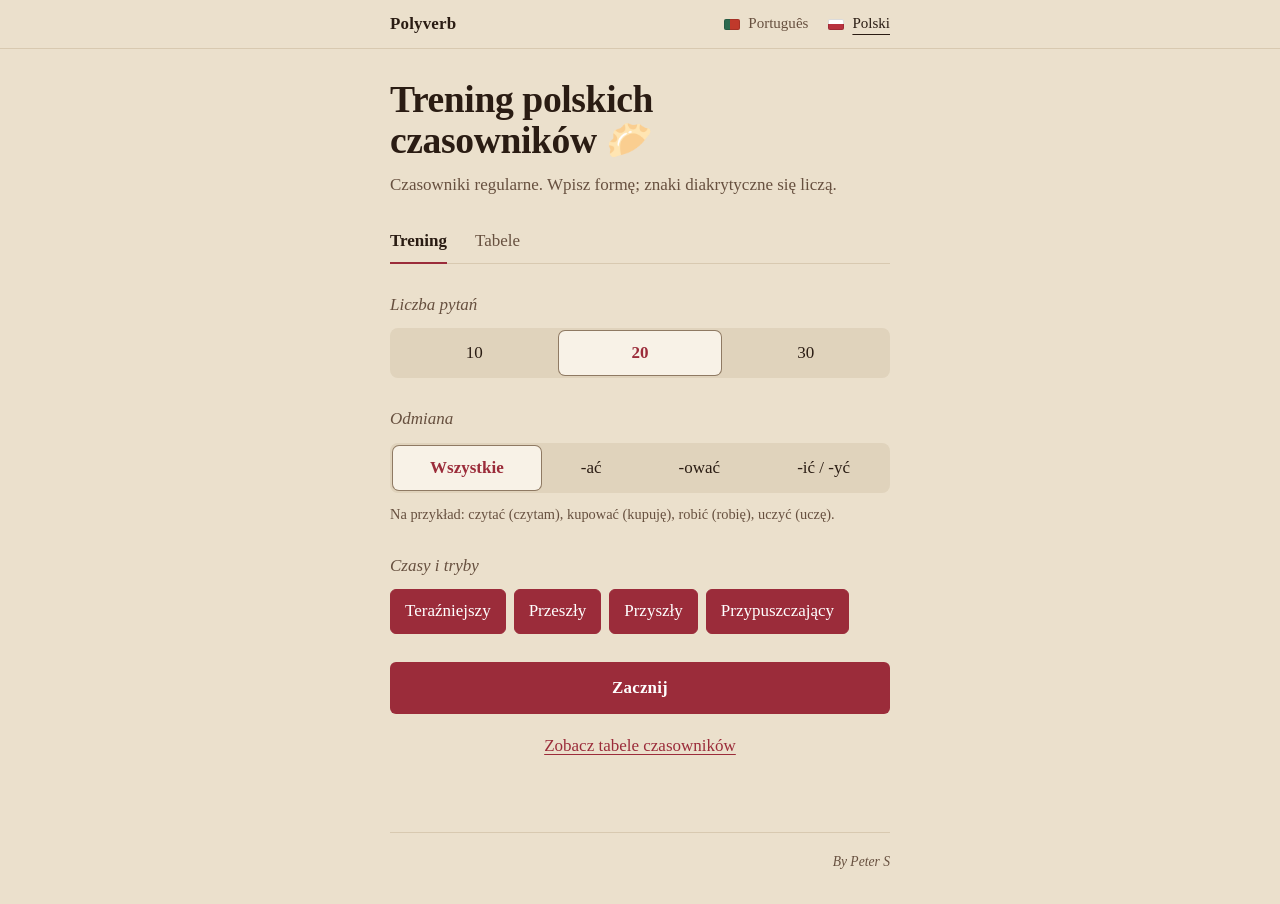
==== polish/index.html @ 519706dc "English on hover, and letter keys for diacritics Hovering over Portuguese or Polish interface text (" ====
<!DOCTYPE html>
<html lang="pl">
<head>
<meta charset="utf-8">
<meta name="viewport" content="width=device-width, initial-scale=1, viewport-fit=cover">
<title>Trening polskich czasowników 🥟</title>
<meta name="theme-color" content="#ebe0cc" media="(prefers-color-scheme: light)">
<meta name="theme-color" content="#19110c" media="(prefers-color-scheme: dark)">
<link rel="stylesheet" href="../site.css">
<link rel="stylesheet" href="../trainer.css">
<style>
:root{
  --accent:#9b2c3a;
  --fill:#9b2c3a;
  --fill-hi:#86232f;
  --tint:#f1dcd9;
  --ring:rgba(155,44,58,.2);
  --tag:#9b2c3a;
}
@media (prefers-color-scheme:dark){
  :root:not([data-theme="light"]){
    --accent:#eb98a1;
    --fill:#a3404c;
    --fill-hi:#b04b57;
    --tint:#3e2025;
    --ring:rgba(235,152,161,.25);
    --tag:#eb98a1;
  }
}
:root[data-theme="dark"]{
  --accent:#eb98a1;
  --fill:#a3404c;
  --fill-hi:#b04b57;
  --tint:#3e2025;
  --ring:rgba(235,152,161,.25);
  --tag:#eb98a1;
}

/* Polish specifics: long person labels wrap */
tbody tr:not(.tg) td:first-child{max-width:170px;white-space:normal}
.keys{--keys:9}
</style>
</head>
<body>
<nav class="nav" aria-label="Polyverb"><div class="in">
  <a class="brand" href="../index.html">Polyverb</a>
  <div class="langs">
    <a href="../portuguese/index.html" lang="pt-PT" data-en="Portuguese"><span class="fl pt" aria-hidden="true"></span>Português</a>
    <a href="../polish/index.html" lang="pl" aria-current="page" data-en="Polish"><span class="fl pl" aria-hidden="true"></span>Polski</a>
  </div>
</div></nav>
<header class="mast"><div class="in">
  <h1 data-en="Polish verb practice">Trening polskich czasowników&nbsp;🥟</h1>
  <p class="sub" id="sub" data-en="Regular verbs. Type the form; diacritics count.">Czasowniki regularne. Wpisz formę; znaki diakrytyczne się liczą.</p>
  <nav class="tabs" aria-label="Sekcje">
    <a href="#game" id="tab-game" aria-current="page" data-en="Practice">Trening</a>
    <a href="#tables" id="tab-tables" data-en="Tables">Tabele</a>
  </nav>
</div></header>
<main>
  <section id="setup">
    <span class="lbl" id="l-n" data-en="Number of questions">Liczba pytań</span>
    <div class="seg" id="seg" role="group" aria-labelledby="l-n">
      <button data-v="10" aria-pressed="false">10</button>
      <button data-v="20" class="on" aria-pressed="true">20</button>
      <button data-v="30" aria-pressed="false">30</button>
    </div>
    <span class="lbl" id="l-c" data-en="Conjugation">Odmiana</span>
    <div class="seg tight" id="cls" role="group" aria-labelledby="l-c">
      <button data-v="all" class="on" aria-pressed="true" data-en="All">Wszystkie</button>
      <button data-v="ac" aria-pressed="false">-ać</button>
      <button data-v="ow" aria-pressed="false">-ować</button>
      <button data-v="ic" aria-pressed="false">-ić / -yć</button>
    </div>
    <p class="hint" data-en="For example: czytać, to read (czytam, I read); kupować, to buy (kupuję, I buy); robić, to do (robię, I do); uczyć, to teach (uczę, I teach).">Na przykład: czytać (czytam), kupować (kupuję), robić (robię), uczyć (uczę).</p>
    <span class="lbl" id="l-t" data-en="Tenses and moods">Czasy i tryby</span>
    <div class="chips" id="tns" role="group" aria-labelledby="l-t"></div>
    <button class="primary" id="start" data-en="Start">Zacznij</button>
    <a class="link" href="#tables" data-en="See the verb tables">Zobacz tabele czasowników</a>
  </section>

  <section id="quiz" hidden>
    <div class="top"><span id="prog"></span><span id="score"></span></div>
    <div class="bar"><div id="fill"></div></div>
    <div class="verb" id="verb"></div>
    <div class="tense" id="tense"></div>
    <div class="who" id="who"></div>
    <svg class="tline" id="tline" viewBox="0 0 52 14" aria-hidden="true"></svg>
    <div class="pgrid" id="pgrid" aria-hidden="true"><i></i><i></i><i></i><i></i><i></i><i></i></div>
    <input id="ans" type="text" autocomplete="off" autocapitalize="off" autocorrect="off" spellcheck="false" aria-label="Twoja odpowiedź">
    <div class="keys" id="keys" role="group" aria-label="Litery ze znakami diakrytycznymi"></div>
    <div id="fb" class="fb" role="status" hidden></div>
    <button class="primary" id="go">Sprawdź</button>
  </section>

  <section id="done" hidden>
    <div id="res"></div>
    <div id="pct"></div>
    <p id="misshead" data-en="To review">Do powtórki</p>
    <table id="miss">
      <thead><tr><th scope="col" data-en="You wrote">Wpisano</th><th scope="col" data-en="Correct answer">Poprawnie</th></tr></thead>
    </table>
    <button class="primary" id="again" data-en="Play again">Zagraj ponownie</button>
    <button class="ghost" id="change" data-en="Change settings">Zmień ustawienia</button>
  </section>

  <section id="tbl-view" hidden>
    <p class="sub" data-en="Choose one or more verbs.">Wybierz jeden lub więcej czasowników.</p>
    <div class="chips" id="vchips" role="group" aria-label="Czasowniki"></div>
    <div class="tw"><table id="tbl"></table></div>
    <p class="hint" data-en="In the past tense and the conditional, the form depends on gender. The compound future is „będę” + the infinitive; the form with -ł is also accepted (będę czytał).">W czasie przeszłym i trybie przypuszczającym forma zależy od rodzaju. Czas przyszły złożony to „będę” + bezokolicznik; dopuszczalna jest też forma z -ł (będę czytał).</p>
    <a class="link back" href="#game" data-en="Back to the game">Wróć do gry</a>
  </section>
</main>
<footer class="foot">By Peter S</footer>

<script src="../gloss.js"></script>
<script>
const T=["Czas teraźniejszy","Czas przeszły","Czas przyszły","Tryb przypuszczający"];
const TS=["Teraźniejszy","Przeszły","Przyszły","Przypuszczający"];
const PR=["ja","ty","on / ona / ono","my","wy","oni / one"];
const GR="grupa z mężczyznami / same kobiety".split(" / ");
const AUX=["będę","będziesz","będzie","będziemy","będziecie","będą"];
const PAST=[[0,0,"łem","łbym"],[0,1,"łam","łabym"],[1,0,"łeś","łbyś"],[1,1,"łaś","łabyś"],[2,0,"ł","łby"],[2,1,"ła","łaby"],[2,2,"ło","łoby"],[3,0,"liśmy","libyśmy"],[3,1,"łyśmy","łybyśmy"],[4,0,"liście","libyście"],[4,1,"łyście","łybyście"],[5,0,"li","liby"],[5,1,"ły","łyby"]];
const lab=(p,g)=>p===2?["on","ona","ono"][g]:PR[p]+" ("+(p<2?["mężczyzna","kobieta"][g]:GR[g])+")";
// English for the hover slips (gloss.js)
const T_EN=["Present tense","Past tense","Future tense","Conditional mood"];
const TS_EN=["Present","Past","Future","Conditional"];
const PR_EN=["I","you","he / she / it","we","you all","they"];
const labEn=(p,g)=>p===2?["he","she","it"][g]:PR_EN[p]+" ("+(p<2?["man","woman"][g]:["group with men","women only"][g])+")";
const V={
ac:["czytać","pytać","słuchać","grać","czekać","szukać","kochać","pamiętać","wracać","sprzątać","odpowiadać","zaczynać","pomagać","otwierać","zamykać","mieszkać","śpiewać","wołać","oglądać","zapominać","powtarzać","używać"],
ow:["kupować","pracować","gotować","rysować","planować","potrzebować","dziękować","pakować","parkować","rezerwować","studiować","malować","ratować","podróżować","spacerować","telefonować","organizować"],
ic:["robić","lubić","mówić","dzwonić","gubić","karmić","bronić","chwalić","palić","mylić","uczyć","liczyć","ćwiczyć","tańczyć","tłumaczyć","męczyć","kończyć","marzyć","mierzyć"]
};
// English for each infinitive, shown on hover in the game (not in the tables). All are imperfective.
const GLOSS={
"czytać":"to read","pytać":"to ask","słuchać":"to listen","grać":"to play","czekać":"to wait","szukać":"to look for",
"kochać":"to love","pamiętać":"to remember","wracać":"to come back","sprzątać":"to tidy up, to clean","odpowiadać":"to answer",
"zaczynać":"to begin","pomagać":"to help","otwierać":"to open","zamykać":"to close","mieszkać":"to live (somewhere)",
"śpiewać":"to sing","wołać":"to call (out)","oglądać":"to watch","zapominać":"to forget","powtarzać":"to repeat","używać":"to use",
"kupować":"to buy","pracować":"to work","gotować":"to cook","rysować":"to draw","planować":"to plan","potrzebować":"to need",
"dziękować":"to thank","pakować":"to pack","parkować":"to park","rezerwować":"to book, to reserve","studiować":"to study (at university)",
"malować":"to paint","ratować":"to rescue, to save","podróżować":"to travel","spacerować":"to go for a walk","telefonować":"to phone",
"organizować":"to organise",
"robić":"to do, to make","lubić":"to like","mówić":"to speak, to say","dzwonić":"to ring, to call","gubić":"to lose",
"karmić":"to feed","bronić":"to defend","chwalić":"to praise","palić":"to smoke, to burn","mylić":"to mix up",
"uczyć":"to teach","liczyć":"to count","ćwiczyć":"to practise, to exercise","tańczyć":"to dance","tłumaczyć":"to translate, to explain",
"męczyć":"to tire, to wear out","kończyć":"to finish","marzyć":"to dream","mierzyć":"to measure, to try on"
};
function conj(v){
  const s=v.slice(0,-1);let pr;
  if(v.endsWith("ować")){const b=v.slice(0,-4);pr=["uję","ujesz","uje","ujemy","ujecie","ują"].map(e=>b+e);}
  else if(v.endsWith("ać"))pr=["m","sz","","my","cie","ją"].map(e=>s+e);
  else{
    const b=v.slice(0,-2),E=v.endsWith("yć")?["ę","ysz","y","ymy","ycie","ą"]:b.endsWith("l")?["ę","isz","i","imy","icie","ą"]:["ię","isz","i","imy","icie","ią"];
    pr=E.map(e=>b+e);
  }
  const fu=AUX.map((x,p)=>{
    const l=p<3?[s+"ł",s+"ła"]:[s+"li",s+"ły"];
    if(p===2)l.push(s+"ło");
    return{p,w:PR[p],e:PR_EN[p],a:[x+" "+v].concat(l.map(y=>x+" "+y))};
  });
  const past=k=>PAST.map(r=>({p:r[0],w:lab(r[0],r[1]),e:labEn(r[0],r[1]),a:[s+r[k]]}));
  return[pr.map((f,p)=>({p,w:PR[p],e:PR_EN[p],a:[f]})),past(2),fu,past(3)];
}

const $=id=>document.getElementById(id);
const norm=s=>s.trim().toLowerCase().normalize("NFC").replace(/\s+/g," ");
const shuf=a=>{a=a.slice();for(let k=a.length-1;k>0;k--){const j=Math.floor(Math.random()*(k+1));[a[k],a[j]]=[a[j],a[k]];}return a;};
const IDX=Object.create(null);
for(const c in V)V[c].forEach(v=>conj(v).forEach((rows,t)=>rows.forEach(r=>r.a.forEach(f=>{
  const k=norm(f);(IDX[k]=IDX[k]||[]).push({v:v,t:t,w:r.w,e:r.e});
}))));
// Where a wrong answer really belongs: up to two {verb, tense, persons}, or none.
// Forms of the verb that was asked win over look-alikes from other verbs.
function info(g,c){
  const m=IDX[g];if(!m)return null;
  const k={};
  m.forEach(x=>{const key=x.v+"|"+x.t;(k[key]=k[key]||{v:x.v,t:x.t,w:[],e:[]});k[key].w.push(x.w);k[key].e.push(x.e);});
  let l=Object.values(k);const own=l.filter(x=>x.v===c.v);if(own.length)l=own;
  return l.slice(0,2).map(x=>({same:x.v===c.v,v:x.v,t:x.t,w:x.w,e:x.e}));
}
// ...said in Polish, e.g. "czas przeszły · ja (kobieta)", and in English
const infoPl=l=>l.map(x=>(x.same?"":x.v+", ")+T[x.t].toLowerCase()+" · "+x.w.join(", ")).join("; ");
const infoEn=l=>l.map(x=>(x.same?"the ":"a form of "+x.v+" ("+GLOSS[x.v]+"), the ")+T_EN[x.t].toLowerCase()+" · "+x.e.join(", ")).join("; ");
const el=(tag,cls,txt)=>{const e=document.createElement(tag);if(cls)e.className=cls;if(txt!=null)e.textContent=txt;return e;};
const en=(node,txt)=>{node.dataset.en=txt;return node;};
const alts=(node,a)=>a.forEach((x,k)=>{if(k)node.append(" ",en(el("span","or","lub"),"or")," ");node.append(x);});
const KEYS="ą ć ę ł ń ó ś ź ż".split(" ");
// The letter keys under the answer: they type at the cursor and leave the focus in the answer box,
// so a phone keyboard stays open.
function typeKey(ch){
  const a=$("ans");if(a.readOnly)return;
  const s=a.selectionStart??a.value.length,e=a.selectionEnd??s;
  a.setRangeText(ch,s,e,"end");a.focus();
}
KEYS.forEach(ch=>{
  const b=el("button",null,ch);b.type="button";
  b.addEventListener("mousedown",e=>e.preventDefault());
  b.addEventListener("touchstart",e=>{e.preventDefault();typeKey(ch);},{passive:false});
  b.onclick=()=>typeKey(ch);
  $("keys").appendChild(b);
});
const keysOn=on=>[...$("keys").children].forEach(b=>{b.disabled=!on;});

let n=20,cls="all",selT=[0,1,2,3],q=[],i=0,score=0,miss=[],phase="",cur="setup",sel=["czytać"];
const REP=["czytać","kupować","robić","uczyć"];

function seg(id,fn){
  const bs=document.querySelectorAll("#"+id+" button");
  bs.forEach(b=>b.onclick=()=>{
    fn(b.dataset.v);
    bs.forEach(x=>{x.classList.toggle("on",x===b);x.setAttribute("aria-pressed",String(x===b));});
  });
}
seg("seg",v=>{n=+v;});
seg("cls",v=>{cls=v;});

function toggles(box,labels,get,set,english){
  const c=$(box);
  labels.forEach((l,k)=>{
    const b=document.createElement("button");b.textContent=l;if(english)b.dataset.en=english[k];
    b.onclick=()=>{
      const a=get(),on=a.includes(k);
      if(on&&a.length===1)return;
      set(on?a.filter(x=>x!==k):a.concat(k));
      paint();
    };
    c.appendChild(b);
  });
  function paint(){[...c.children].forEach((b,k)=>{const on=get().includes(k);b.classList.toggle("on",on);b.setAttribute("aria-pressed",String(on));});}
  paint();
  return paint;
}
toggles("tns",TS,()=>selT,a=>{selT=a;},TS_EN);
const paintRep=toggles("vchips",REP,()=>sel.map(v=>REP.indexOf(v)),a=>{sel=a.sort((x,y)=>x-y).map(k=>REP[k]);buildTable();});

function view(){
  const t=location.hash==="#tables";
  ["setup","quiz","done"].forEach(s=>$(s).hidden=t||s!==cur);
  $("tbl-view").hidden=!t;$("sub").hidden=t;document.body.classList.toggle("play",!t&&cur!=="setup");
  document.body.classList.toggle("wide",t);
  [["tab-game",!t],["tab-tables",t]].forEach(([id,on])=>on?$(id).setAttribute("aria-current","page"):$(id).removeAttribute("aria-current"));
  if(t)buildTable();
  window.scrollTo(0,0);
}
function show(id){cur=id;view();}

function start(){
  const ts=shuf(selT),cs=cls==="all"?["ac","ow","ic"]:[cls],bank={};
  const tl=shuf(Array.from({length:n},(_,k)=>ts[k%ts.length])),cl=shuf(Array.from({length:n},(_,k)=>cs[k%cs.length]));
  q=tl.map((t,k)=>{
    const c=cl[k];if(!bank[c]||!bank[c].length)bank[c]=shuf(V[c]);
    const v=bank[c].pop(),rows=conj(v)[t],r=rows[Math.floor(Math.random()*rows.length)];
    return{v:v,t:t,p:r.p,w:r.w,e:r.e,a:r.a};
  });
  i=0;score=0;miss=[];
  show("quiz");render();
}

const TLM={
  pres:'<circle class="d" cx="26" cy="7" r="3.5"/>',
  past:'<path class="m" d="M26 7H6M11 2.5 6 7l5 4.5"/>',
  plup:'<path class="m" d="M26 7H4M9 2.5 4 7l5 4.5M15 2.5 10 7l5 4.5"/>',
  fut:'<path class="m" d="M26 7H46M41 2.5 46 7l-5 4.5"/>',
  cond:'<path class="m dash" d="M26 7H43"/><path class="m" d="M41 2.5 46 7l-5 4.5"/>'
};
const tline=k=>'<line class="b" x1="2" y1="7" x2="50" y2="7"/><line class="n" x1="26" y1="2" x2="26" y2="12"/>'+TLM[k];
const TK=["pres","past","fut","cond"];
function render(){
  const c=q[i];phase="ask";
  en($("prog"),"Question "+(i+1)+" of "+q.length).textContent="Pytanie "+(i+1)+" z "+q.length;
  en($("score"),"Score "+score).textContent="Punkty "+score;
  $("fill").style.width=(i/q.length*100)+"%";
  en($("verb"),GLOSS[c.v]).textContent=c.v;
  en($("tense"),T_EN[c.t]).textContent=T[c.t];
  en($("who"),c.e).textContent=c.w;
  $("tline").innerHTML=tline(TK[c.t]);
  [...$("pgrid").children].forEach((d,k)=>d.classList.toggle("on",k===(c.p%3)*2+(c.p>=3?1:0)));
  const a=$("ans");a.value="";a.readOnly=false;a.className="";keysOn(true);
  $("fb").hidden=true;en($("go"),"Check").textContent="Sprawdź";
  a.focus();
}

function go(){
  if(phase==="ask"){
    const a=$("ans"),c=q[i],g=norm(a.value);
    if(!g)return;
    const ok=c.a.some(x=>norm(x)===g),inf=ok?"":info(g,c);
    if(ok)score++;else miss.push({c:c,g:a.value.trim(),inf:inf});
    a.readOnly=true;a.className=ok?"ok":"bad";keysOn(false);
    const fb=$("fb");fb.hidden=false;fb.className="fb "+(ok?"ok":"bad");
    const others=c.a.filter(x=>norm(x)!==g);
    fb.textContent="";
    if(ok){
      fb.append(en(el("span",null,"Dobrze"),"Correct"));
      if(others.length){const k=en(el("span","k","także "),"also accepted: "+others.join(", "));alts(k,others);fb.append(k);}
    }else{
      const b=el("span","fa");alts(b,c.a);fb.append(en(el("span",null,"Odpowiedź"),"Answer")," ",b);
      if(inf)fb.append(en(el("span","k","„"+a.value.trim()+"” to "+infoPl(inf)),"“"+a.value.trim()+"” is "+infoEn(inf)));
    }
    en($("score"),"Score "+score).textContent="Punkty "+score;
    $("fill").style.width=((i+1)/q.length*100)+"%";
    const last=i===q.length-1;en($("go"),last?"See your score":"Next").textContent=last?"Zobacz wynik":"Dalej";
    phase="review";
  }else{
    i++;
    if(i<q.length)render();else finish();
  }
}

function finish(){
  show("done");
  $("res").textContent=score+" / "+q.length;
  const pc=Math.round(score/q.length*100);
  en($("pct"),pc+"% correct"+(miss.length?"":", no mistakes")).textContent=pc+"% poprawnych"+(miss.length?"":", bez błędów");
  $("misshead").hidden=$("miss").hidden=!miss.length;
  const L=$("miss");[...L.tBodies].forEach(b=>b.remove());
  miss.forEach(m=>{
    const c=m.c,b=L.createTBody(),h=el("th");
    h.colSpan=2;h.scope="rowgroup";b.insertRow().append(h);
    h.append(en(el("span","v",c.v),GLOSS[c.v]),en(el("span","k",TS[c.t].toLowerCase()+" · "+c.w),TS_EN[c.t].toLowerCase()+" · "+c.e));
    const r=b.insertRow(),w=r.insertCell();w.append(el("span","no",m.g));
    if(m.inf){w.className="real";w.append(en(el("span","k","to "+infoPl(m.inf)),"is "+infoEn(m.inf)));}
    const a=r.insertCell();a.className="yes";a.textContent=c.a[0];
  });
}

function buildTable(){
  paintRep();
  const vs=sel,tab=$("tbl"),cj=vs.map(conj);
  tab.textContent="";tab.style.minWidth=(170+vs.length*150)+"px";
  const h=tab.createTHead().insertRow();
  [""].concat(vs).forEach((x,k)=>{
    const th=document.createElement("th");th.textContent=x;if(k)th.className="vh";h.appendChild(th);
  });
  const tb=tab.createTBody();
  T.forEach((name,t)=>{
    const g=tb.insertRow();g.className="tg";
    const gc=g.insertCell();gc.colSpan=1+vs.length;
    gc.appendChild(en(el("span","tl",name),T_EN[t]));
    cj[0][t].forEach((row,k)=>{
      const r=tb.insertRow();en(r.insertCell(),row.e).textContent=row.w;
      cj.forEach(x=>{r.insertCell().textContent=x[t][k].a[0];});
    });
  });
}

$("start").onclick=start;
$("go").onclick=go;
$("again").onclick=start;
$("change").onclick=()=>show("setup");
$("ans").addEventListener("keydown",e=>{
  if(e.key==="Enter"&&!e.isComposing){e.preventDefault();if(!e.repeat)go();}
});
window.addEventListener("hashchange",view);
view();
</script>
</body>
</html>
---- site.css ----
/* Polyverb: what every page shares. Colours for light and dark, the type, the nav and the footer.
   Each page adds its own accent colours in a <style> block after this file. */
:root{
  --serif:"Iowan Old Style","Palatino Linotype","URW Palladio L",P052,Palatino,"Book Antiqua",Georgia,serif;
  --paper:#ebe0cc;
  --card:#f8f2e7;
  --sunk:#e0d3bc;
  --ink:#2a1c13;
  --muted:#67503f;
  --line:#d8c9b0;
  --edge:#8f7a63;
  --hover:rgba(42,28,19,.06);
  --focus:#2a1c13;
  --ok:#2c6640;
  --okbg:#e0eadb;
  --bad:#9a3426;
  --badbg:#f4ddd5;
  color-scheme:light;
}
@media (prefers-color-scheme:dark){
  :root:not([data-theme="light"]){
    --paper:#19110c;
    --card:#221812;
    --sunk:#2c2019;
    --ink:#f0e4d2;
    --muted:#ab9886;
    --line:#3a2b21;
    --edge:#76624f;
    --hover:rgba(240,228,210,.06);
    --focus:#f0e4d2;
    --ok:#95d3a5;
    --okbg:#1d3123;
    --bad:#f29d90;
    --badbg:#40231c;
    color-scheme:dark;
  }
}
:root[data-theme="dark"]{
  --paper:#19110c;
  --card:#221812;
  --sunk:#2c2019;
  --ink:#f0e4d2;
  --muted:#ab9886;
  --line:#3a2b21;
  --edge:#76624f;
  --hover:rgba(240,228,210,.06);
  --focus:#f0e4d2;
  --ok:#95d3a5;
  --okbg:#1d3123;
  --bad:#f29d90;
  --badbg:#40231c;
  color-scheme:dark;
}
html{height:100%;scroll-padding-top:env(safe-area-inset-top,0px);-webkit-text-size-adjust:100%}
*,*::before,*::after{box-sizing:border-box}
[hidden]{display:none!important}
body{margin:0;min-height:100%;background:var(--paper);color:var(--ink);font:17px/1.55 var(--serif);font-kerning:normal;-webkit-font-smoothing:antialiased;-moz-osx-font-smoothing:grayscale;padding:env(safe-area-inset-top,0px) env(safe-area-inset-right,0px) env(safe-area-inset-bottom,0px) env(safe-area-inset-left,0px)}
button,input{font:inherit;color:inherit}
button{cursor:pointer;-webkit-tap-highlight-color:transparent}
:focus-visible{outline:2px solid var(--focus);outline-offset:2px}

/* Site navigation */
.nav{border-bottom:1px solid var(--line)}
.nav .in{display:flex;align-items:center;justify-content:space-between;gap:12px;max-width:540px;margin:0 auto;padding:2px 20px}
.brand{display:inline-flex;align-items:center;min-height:44px;color:var(--ink);font-weight:600;font-size:1.06rem;letter-spacing:.01em;text-decoration:none;border-radius:4px}
.langs{display:flex;gap:4px;margin-right:-8px}
.langs a{display:inline-flex;align-items:center;gap:8px;min-height:44px;padding:0 8px;border-radius:4px;color:var(--muted);font-size:.94rem;text-decoration:none}
.langs a[aria-current]{color:var(--ink);text-decoration:underline;text-decoration-thickness:1px;text-underline-offset:6px}
.fl{flex:none;width:16px;height:11px;border-radius:2px;box-shadow:inset 0 0 0 1px rgba(0,0,0,.14)}
.fl.pt{background:linear-gradient(90deg,#2d6a4f 0 40%,#c0392b 40%)}
.fl.pl{background:linear-gradient(#fff 0 50%,#b8323f 50%)}

/* Footer: a hairline the width of the text column, then the credit */
.foot{width:calc(100% - 40px);max-width:500px;margin:0 auto;padding:18px 0 32px;border-top:1px solid var(--line);color:var(--muted);font-style:italic;font-size:.85rem;text-align:right}

/* English on hover (gloss.js): a small ink slip, shown only to a mouse */
.gloss{position:fixed;left:0;top:0;z-index:20;max-width:min(320px,calc(100vw - 16px));padding:5px 10px 6px;border-radius:5px;background:var(--ink);color:var(--paper);font:italic .88rem/1.4 var(--serif);text-align:left;pointer-events:none;opacity:0;transition:opacity .12s}
.gloss.on{opacity:1}
@media (hover:hover) and (pointer:fine){
  [data-en]:not(a,button,label,label *){cursor:help}
}

@media (max-width:400px){
  .nav .in{padding-left:16px;padding-right:16px}
  .foot{width:calc(100% - 32px)}
}
@media (hover:hover){
  .brand:hover,.langs a:hover{color:var(--ink)}
}
@media (prefers-reduced-motion:reduce){
  *,*::before,*::after{transition:none!important}
}
---- trainer.css ----
/* Polyverb trainers: everything the language trainers share. Loaded after site.css. */
:root{--on-fill:#fff}

/* Masthead */
.mast .in{max-width:540px;margin:0 auto;padding:30px 20px 0}
h1{margin:0;font-weight:600;font-size:clamp(1.85rem,7vw,2.35rem);line-height:1.1;letter-spacing:-.01em;text-wrap:balance}
.sub{margin:10px 0 0;max-width:36em;color:var(--muted);text-wrap:pretty}
.tabs{display:flex;gap:28px;margin:22px 0 0;border-bottom:1px solid var(--line)}
.tabs a{display:inline-flex;align-items:center;min-height:44px;margin-bottom:-1px;border-bottom:2px solid transparent;color:var(--muted);text-decoration:none}
.tabs a[aria-current]{color:var(--ink);font-weight:600;border-bottom-color:var(--accent)}

main{max-width:540px;margin:0 auto;padding:28px 20px 64px}
body.wide .nav .in,body.wide .mast .in,body.wide main{max-width:1100px}

/* Order slip: the one raised surface, used for the question */
#quiz{background:var(--card);border:1px solid var(--line);border-radius:10px;padding:22px 20px 24px}

/* Form controls */
.lbl{display:block;margin:0 0 10px;color:var(--muted);font-style:italic}
.seg{display:flex;flex-wrap:wrap;gap:3px;padding:3px;margin:0 0 28px;background:var(--sunk);border-radius:8px}
.seg button{flex:1 1 auto;min-height:44px;padding:8px;border:0;border-radius:6px;background:transparent;white-space:nowrap;font-variant-numeric:lining-nums tabular-nums;transition:background-color .15s,color .15s}
.seg button.on{background:var(--card);color:var(--accent);font-weight:600;box-shadow:0 0 0 1px var(--edge)}
.chips{display:flex;flex-wrap:wrap;gap:8px;margin:0 0 28px}
.chips button{flex:0 0 auto;min-height:44px;padding:8px 14px;border:1px solid var(--edge);border-radius:6px;background:transparent;transition:background-color .15s,border-color .15s,color .15s}
.chips button.on{background:var(--fill);border-color:var(--fill);color:var(--on-fill)}
.tight{margin-bottom:10px}
.hint{margin:0 0 28px;color:var(--muted);font-size:.9rem;line-height:1.55;text-wrap:pretty}

.primary,.ghost{display:flex;align-items:center;justify-content:center;width:100%;min-height:52px;padding:12px 20px;border-radius:6px;font-weight:600;font-size:1.06rem;letter-spacing:.01em;text-decoration:none;transition:background-color .15s}
.primary{border:0;background:var(--fill);color:var(--on-fill)}
.ghost{margin-top:10px;border:1px solid var(--edge);background:transparent;color:var(--ink)}
.link{color:var(--accent);text-decoration:underline;text-decoration-thickness:1px;text-underline-offset:3px}
#setup .link{display:flex;justify-content:center;align-items:center;min-height:44px;margin-top:10px}
.back{display:inline-flex;align-items:center;min-height:44px}

/* Quiz */
.top{display:flex;justify-content:space-between;margin-bottom:10px;color:var(--muted);font-style:italic;font-size:.94rem;font-variant-numeric:lining-nums}
.bar{height:3px;margin-bottom:24px;background:var(--sunk);border-radius:2px;overflow:hidden}
#fill{height:100%;width:0;background:var(--accent);transition:width .3s ease-out}
.verb{font-weight:600;font-size:clamp(2.6rem,12vw,3.3rem);line-height:1.05;letter-spacing:-.015em;text-align:center;overflow-wrap:anywhere}
.tense{margin:10px 0 0;color:var(--tag);font-style:italic;font-size:1.12rem;line-height:1.3;text-align:center}
.who{margin:4px 0 10px;text-align:center;font-size:1.3rem;line-height:1.3}
/* Verb, tense and person hug their words, so a hover shows English only over the text itself */
.verb,.tense,.who{width:fit-content;max-width:100%;margin-left:auto;margin-right:auto}
.tline{display:block;width:64px;height:17px;margin:2px auto 10px;overflow:visible}
.tline .b{stroke:var(--edge);stroke-width:1.5;stroke-linecap:round}
.tline .n{stroke:var(--muted);stroke-width:1.5;stroke-linecap:round}
.tline .m{fill:none;stroke:var(--accent);stroke-width:2;stroke-linecap:round;stroke-linejoin:round}
.tline .d{fill:var(--accent)}
.tline .dash{stroke-dasharray:3 3}
.pgrid{display:grid;grid-template-columns:repeat(2,26px);grid-auto-rows:19px;width:max-content;margin:0 auto 22px;border:1px solid var(--edge);border-radius:4px;overflow:hidden}
.pgrid i{position:relative;border:0 solid var(--line)}
.pgrid i:nth-child(odd){border-right-width:1px}
.pgrid i:nth-child(n+3){border-top-width:1px}
.pgrid i.on{background:var(--tint)}
.pgrid i.on::after{content:"";position:absolute;left:50%;top:50%;width:8px;height:8px;margin:-4px 0 0 -4px;border-radius:50%;background:var(--accent)}
#ans{display:block;width:100%;min-height:58px;padding:10px 16px;border:1px solid var(--edge);border-radius:6px;background:var(--paper);font-size:1.6rem;line-height:1.2;text-align:center;transition:border-color .15s,box-shadow .15s,background-color .15s}
#ans:focus{outline:none;border-color:var(--accent);box-shadow:0 0 0 3px var(--ring)}
#ans.ok{border-color:var(--ok);background:var(--okbg);box-shadow:none}
#ans.bad{border-color:var(--bad);background:var(--badbg);box-shadow:none}
.fb{margin:12px 0 0;padding:10px 14px 11px;border-radius:6px;font-size:1rem;line-height:1.4;text-align:center}
.fb .fa{color:var(--ink);font-weight:600;font-size:1.22rem}
.fb .k{display:block;margin-top:3px;color:var(--muted);font-style:italic;font-size:.9rem}
.fb.ok{background:var(--okbg);color:var(--ok)}
.fb.bad{background:var(--badbg);color:var(--bad)}
#go{margin-top:16px}
/* Letters with diacritics, for keyboards that can't type them. Each page sets --keys, its column count. */
.keys{display:grid;grid-template-columns:repeat(var(--keys,9),minmax(0,1fr));gap:4px;margin:10px 0 0}
.keys button{min-height:38px;padding:0;border:1px solid var(--line);border-radius:5px;background:transparent;font-size:1.15rem;line-height:1;transition:background-color .15s,opacity .15s}
.keys button:disabled{opacity:.35;cursor:default}
@media (pointer:coarse){.keys button{min-height:44px}}

/* Results */
#done{padding-top:14px}
#res{font-weight:400;font-size:clamp(3.4rem,15vw,4.4rem);line-height:1;letter-spacing:-.01em;color:var(--accent);font-variant-numeric:lining-nums}
#pct{margin:8px 0 28px;color:var(--muted);font-style:italic}
#misshead{margin:0 0 14px;color:var(--muted);font-style:italic}
/* Review: each miss is the question, then what you wrote beside the answer.
   Struck through means the word doesn't exist; unstruck with a note means it's a
   real form, just not the one asked for. */
#miss{width:100%;margin:0 0 32px;border-collapse:collapse;table-layout:fixed;background:none;font-size:1rem;line-height:1.3}
#miss th,#miss td{position:static;max-width:none;padding:0 14px 0 0;background:none;color:inherit;font-style:normal;font-weight:400;white-space:normal;overflow-wrap:anywhere;text-align:left;vertical-align:baseline;border:0}
#miss th:last-child,#miss td:last-child{padding-right:0}
#miss thead th{width:50%;padding-bottom:6px;color:var(--muted);font-style:italic;font-size:.9rem;border-bottom:1px solid var(--edge)}
#miss tbody th{padding-top:13px}
#miss td{padding-top:4px;padding-bottom:13px;border-bottom:1px solid var(--line)}
#miss .v,#miss .yes{font-weight:600}
#miss .no{color:var(--bad);text-decoration:line-through;text-decoration-thickness:1px}
#miss .real .no{text-decoration:none}
#miss .k{display:block;margin-top:2px;color:var(--muted);font-style:italic;font-size:.86rem}
#miss th .k{display:inline;margin:0 0 0 .4em;font-size:.9rem}
.or{color:var(--muted);font-style:italic;font-weight:400}

/* Tables */
#tbl-view .sub{margin:0 0 18px}
#tbl-view .hint{margin:14px 0 6px}
.tw{overflow-x:auto;background:var(--card);border:1px solid var(--line);border-radius:10px;-webkit-overflow-scrolling:touch}
table{width:100%;border-collapse:separate;border-spacing:0;background:var(--card);font-size:1rem}
th,td{padding:7px 12px;text-align:left;border-bottom:1px solid var(--line)}
tbody tr:last-child td{border-bottom:0}
th{font-weight:600}
th.vh{text-align:center;font-size:1.1rem;border-left:1px solid var(--line)}
th:first-child{position:sticky;left:0;z-index:2;background:var(--card)}
tbody tr:not(.tg) td:first-child{position:sticky;left:0;z-index:1;background:var(--card);color:var(--muted);font-style:italic;white-space:nowrap}
.tg td{padding-top:16px;padding-bottom:6px;background:var(--paper);font-weight:600;font-style:italic;font-size:1.06rem;border-left:3px solid var(--tag)}
.tl{display:inline-block;position:sticky;left:12px}

/* Compact layout while playing, so the question fits one screen */
body.play .mast .in{padding-top:0}
body.play h1,body.play #sub{display:none}
body.play .tabs{margin-top:4px}
body.play main{padding-top:14px}
body.play #quiz{padding:16px 18px 20px}
body.play .bar{margin-bottom:16px}
body.play .pgrid{margin-bottom:16px}
body.play #go{margin-top:12px}
body.wide .foot{max-width:1060px}

@media (max-width:400px){
  .mast .in,main{padding-left:16px;padding-right:16px}
  .seg button{padding:8px 4px}
}
@media (hover:hover){
  .tabs a:hover{color:var(--ink)}
  .seg button:not(.on):hover{background:var(--hover)}
  .chips button:not(.on):hover{background:var(--hover);border-color:var(--muted)}
  .primary:hover{background:var(--fill-hi)}
  .ghost:hover{background:var(--hover)}
  .keys button:not(:disabled):hover{background:var(--hover);border-color:var(--edge)}
  .link:hover{text-decoration-thickness:2px}
}
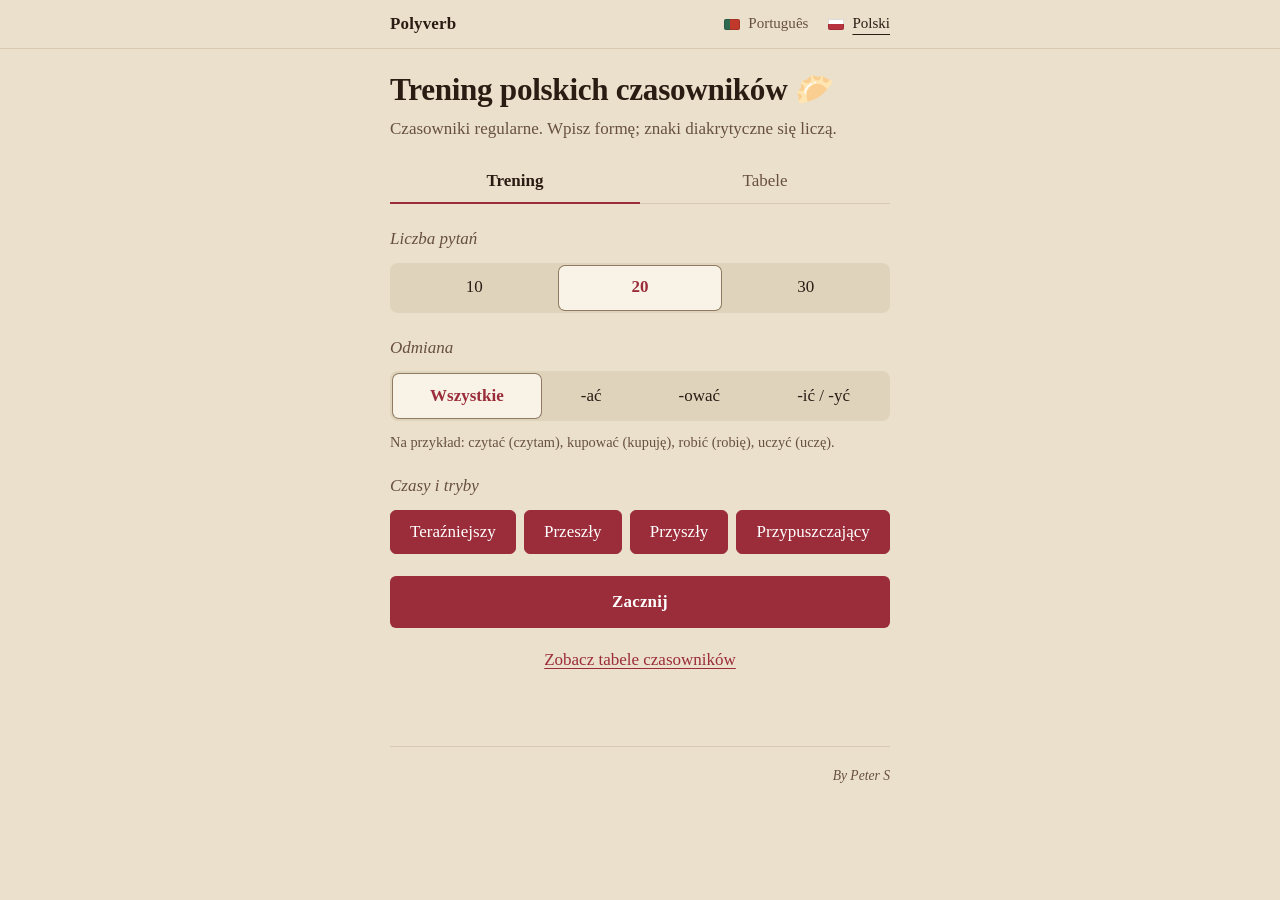
==== commit a4ab689b: "Tighten the trainer setup screen Title down to fit one line in the 500px column; Treino/Tabelas tabs" ====
--- a/polish/index.html
+++ b/polish/index.html
@@ -74,7 +74,7 @@
     </div>
     <p class="hint" data-en="For example: czytać, to read (czytam, I read); kupować, to buy (kupuję, I buy); robić, to do (robię, I do); uczyć, to teach (uczę, I teach).">Na przykład: czytać (czytam), kupować (kupuję), robić (robię), uczyć (uczę).</p>
     <span class="lbl" id="l-t" data-en="Tenses and moods">Czasy i tryby</span>
-    <div class="chips" id="tns" role="group" aria-labelledby="l-t"></div>
+    <div class="chips four" id="tns" role="group" aria-labelledby="l-t"></div>
     <button class="primary" id="start" data-en="Start">Zacznij</button>
     <a class="link" href="#tables" data-en="See the verb tables">Zobacz tabele czasowników</a>
   </section>
@@ -127,7 +127,9 @@
 const T_EN=["Present tense","Past tense","Future tense","Conditional mood"];
 const TS_EN=["Present","Past","Future","Conditional"];
 const PR_EN=["I","you","he / she / it","we","you all","they"];
-const labEn=(p,g)=>p===2?["he","she","it"][g]:PR_EN[p]+" ("+(p<2?["man","woman"][g]:["group with men","women only"][g])+")";
+// Grammatical gender: masculine / feminine in the singular; in the plural, masculine personal
+// (any group that includes a man) against non-masculine personal (everything else).
+const labEn=(p,g)=>p===2?["he","she","it"][g]:PR_EN[p]+" ("+(p<2?["masculine","feminine"][g]:["masculine personal","non-masculine personal"][g])+")";
 const V={
 ac:["czytać","pytać","słuchać","grać","czekać","szukać","kochać","pamiętać","wracać","sprzątać","odpowiadać","zaczynać","pomagać","otwierać","zamykać","mieszkać","śpiewać","wołać","oglądać","zapominać","powtarzać","używać"],
 ow:["kupować","pracować","gotować","rysować","planować","potrzebować","dziękować","pakować","parkować","rezerwować","studiować","malować","ratować","podróżować","spacerować","telefonować","organizować"],
--- a/trainer.css
+++ b/trainer.css
@@ -2,14 +2,14 @@
 :root{--on-fill:#fff}
 
 /* Masthead */
-.mast .in{max-width:540px;margin:0 auto;padding:30px 20px 0}
-h1{margin:0;font-weight:600;font-size:clamp(1.85rem,7vw,2.35rem);line-height:1.1;letter-spacing:-.01em;text-wrap:balance}
-.sub{margin:10px 0 0;max-width:36em;color:var(--muted);text-wrap:pretty}
-.tabs{display:flex;gap:28px;margin:22px 0 0;border-bottom:1px solid var(--line)}
-.tabs a{display:inline-flex;align-items:center;min-height:44px;margin-bottom:-1px;border-bottom:2px solid transparent;color:var(--muted);text-decoration:none}
+.mast .in{max-width:540px;margin:0 auto;padding:24px 20px 0}
+h1{margin:0;font-weight:600;font-size:clamp(1.7rem,6.6vw,1.95rem);line-height:1.12;letter-spacing:-.01em;text-wrap:balance}
+.sub{margin:8px 0 0;max-width:36em;color:var(--muted);text-wrap:pretty}
+.tabs{display:flex;margin:18px 0 0;border-bottom:1px solid var(--line)}
+.tabs a{flex:1 1 0;display:inline-flex;align-items:center;justify-content:center;min-height:44px;margin-bottom:-1px;border-bottom:2px solid transparent;color:var(--muted);text-decoration:none}
 .tabs a[aria-current]{color:var(--ink);font-weight:600;border-bottom-color:var(--accent)}
 
-main{max-width:540px;margin:0 auto;padding:28px 20px 64px}
+main{max-width:540px;margin:0 auto;padding:22px 20px 64px}
 body.wide .nav .in,body.wide .mast .in,body.wide main{max-width:1100px}
 
 /* Order slip: the one raised surface, used for the question */
@@ -17,14 +17,16 @@
 
 /* Form controls */
 .lbl{display:block;margin:0 0 10px;color:var(--muted);font-style:italic}
-.seg{display:flex;flex-wrap:wrap;gap:3px;padding:3px;margin:0 0 28px;background:var(--sunk);border-radius:8px}
+.seg{display:flex;flex-wrap:wrap;gap:3px;padding:3px;margin:0 0 22px;background:var(--sunk);border-radius:8px}
 .seg button{flex:1 1 auto;min-height:44px;padding:8px;border:0;border-radius:6px;background:transparent;white-space:nowrap;font-variant-numeric:lining-nums tabular-nums;transition:background-color .15s,color .15s}
 .seg button.on{background:var(--card);color:var(--accent);font-weight:600;box-shadow:0 0 0 1px var(--edge)}
-.chips{display:flex;flex-wrap:wrap;gap:8px;margin:0 0 28px}
-.chips button{flex:0 0 auto;min-height:44px;padding:8px 14px;border:1px solid var(--edge);border-radius:6px;background:transparent;transition:background-color .15s,border-color .15s,color .15s}
+.chips{display:flex;flex-wrap:wrap;gap:8px;margin:0 0 22px}
+.chips button{flex:0 0 auto;min-height:44px;padding:8px 12px;border:1px solid var(--edge);border-radius:6px;background:transparent;transition:background-color .15s,border-color .15s,color .15s}
 .chips button.on{background:var(--fill);border-color:var(--fill);color:var(--on-fill)}
 .tight{margin-bottom:10px}
-.hint{margin:0 0 28px;color:var(--muted);font-size:.9rem;line-height:1.55;text-wrap:pretty}
+.chips.four{display:grid;grid-template-columns:repeat(4,auto);justify-content:stretch}
+@media (max-width:560px){.chips.four{grid-template-columns:repeat(2,minmax(0,1fr))}}
+.hint{margin:0 0 20px;color:var(--muted);font-size:.9rem;line-height:1.55;text-wrap:pretty}
 
 .primary,.ghost{display:flex;align-items:center;justify-content:center;width:100%;min-height:52px;padding:12px 20px;border-radius:6px;font-weight:600;font-size:1.06rem;letter-spacing:.01em;text-decoration:none;transition:background-color .15s}
 .primary{border:0;background:var(--fill);color:var(--on-fill)}
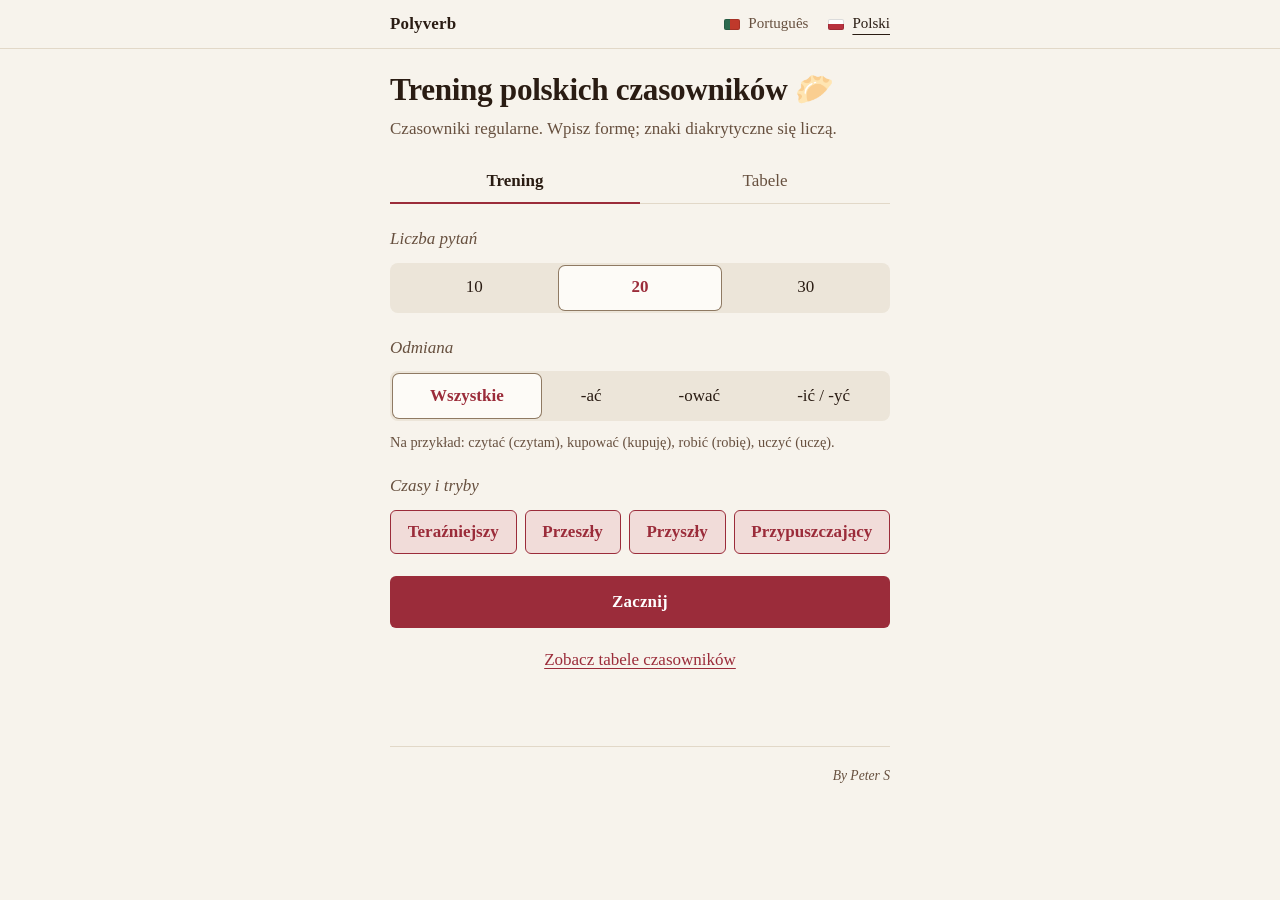
==== commit c16fa7ff: "Lighter page, softer selected options Background moves from kraft brown (#ebe0cc) to a warm off-whit" ====
--- a/polish/index.html
+++ b/polish/index.html
@@ -4,7 +4,7 @@
 <meta charset="utf-8">
 <meta name="viewport" content="width=device-width, initial-scale=1, viewport-fit=cover">
 <title>Trening polskich czasowników 🥟</title>
-<meta name="theme-color" content="#ebe0cc" media="(prefers-color-scheme: light)">
+<meta name="theme-color" content="#f7f3ec" media="(prefers-color-scheme: light)">
 <meta name="theme-color" content="#19110c" media="(prefers-color-scheme: dark)">
 <link rel="stylesheet" href="../site.css">
 <link rel="stylesheet" href="../trainer.css">
--- a/site.css
+++ b/site.css
@@ -2,12 +2,12 @@
    Each page adds its own accent colours in a <style> block after this file. */
 :root{
   --serif:"Iowan Old Style","Palatino Linotype","URW Palladio L",P052,Palatino,"Book Antiqua",Georgia,serif;
-  --paper:#ebe0cc;
-  --card:#f8f2e7;
-  --sunk:#e0d3bc;
+  --paper:#f7f3ec;
+  --card:#fdfbf7;
+  --sunk:#ece5d9;
   --ink:#2a1c13;
   --muted:#67503f;
-  --line:#d8c9b0;
+  --line:#e2d8c8;
   --edge:#8f7a63;
   --hover:rgba(42,28,19,.06);
   --focus:#2a1c13;
--- a/trainer.css
+++ b/trainer.css
@@ -22,7 +22,8 @@
 .seg button.on{background:var(--card);color:var(--accent);font-weight:600;box-shadow:0 0 0 1px var(--edge)}
 .chips{display:flex;flex-wrap:wrap;gap:8px;margin:0 0 22px}
 .chips button{flex:0 0 auto;min-height:44px;padding:8px 12px;border:1px solid var(--edge);border-radius:6px;background:transparent;transition:background-color .15s,border-color .15s,color .15s}
-.chips button.on{background:var(--fill);border-color:var(--fill);color:var(--on-fill)}
+/* Selected: a light tint of the page's accent, not a solid fill, so it doesn't outweigh the rest */
+.chips button.on{background:var(--tint);border-color:var(--accent);color:var(--accent);font-weight:600}
 .tight{margin-bottom:10px}
 .chips.four{display:grid;grid-template-columns:repeat(4,auto);justify-content:stretch}
 @media (max-width:560px){.chips.four{grid-template-columns:repeat(2,minmax(0,1fr))}}
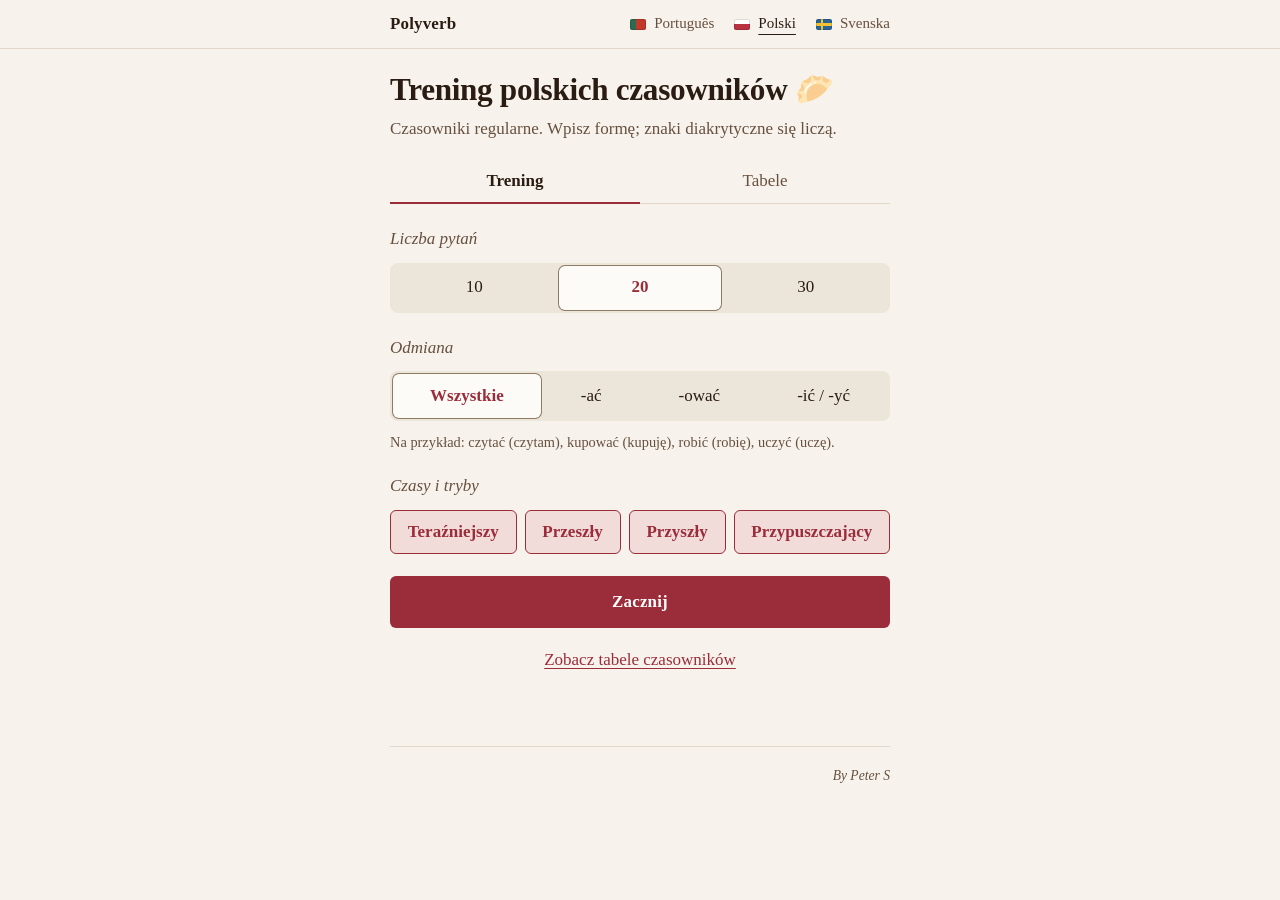
==== commit 81dadba4: "Add a Swedish trainer: principal parts of the 100 most common verbs Swedish has no person endings to" ====
--- a/polish/index.html
+++ b/polish/index.html
@@ -47,6 +47,7 @@
   <div class="langs">
     <a href="../portuguese/index.html" lang="pt-PT" data-en="Portuguese"><span class="fl pt" aria-hidden="true"></span>Português</a>
     <a href="../polish/index.html" lang="pl" aria-current="page" data-en="Polish"><span class="fl pl" aria-hidden="true"></span>Polski</a>
+    <a href="../swedish/index.html" lang="sv" data-en="Swedish"><span class="fl sv" aria-hidden="true"></span>Svenska</a>
   </div>
 </div></nav>
 <header class="mast"><div class="in">
--- a/site.css
+++ b/site.css
@@ -69,6 +69,7 @@
 .fl{flex:none;width:16px;height:11px;border-radius:2px;box-shadow:inset 0 0 0 1px rgba(0,0,0,.14)}
 .fl.pt{background:linear-gradient(90deg,#2d6a4f 0 40%,#c0392b 40%)}
 .fl.pl{background:linear-gradient(#fff 0 50%,#b8323f 50%)}
+.fl.sv{background:linear-gradient(90deg,transparent 31%,#f2c230 31% 44%,transparent 44%),linear-gradient(transparent 40%,#f2c230 40% 60%,transparent 60%),#2a6496}
 
 /* Footer: a hairline the width of the text column, then the credit */
 .foot{width:calc(100% - 40px);max-width:500px;margin:0 auto;padding:18px 0 32px;border-top:1px solid var(--line);color:var(--muted);font-style:italic;font-size:.85rem;text-align:right}
@@ -80,6 +81,12 @@
   [data-en]:not(a,button,label,label *){cursor:help}
 }
 
+/* Phones: three language names don't fit beside the brand with flags, so the flags go */
+@media (max-width:480px){
+  .fl{display:none}
+  .langs{gap:0}
+  .langs a{padding:0 6px;font-size:.9rem}
+}
 @media (max-width:400px){
   .nav .in{padding-left:16px;padding-right:16px}
   .foot{width:calc(100% - 32px)}
